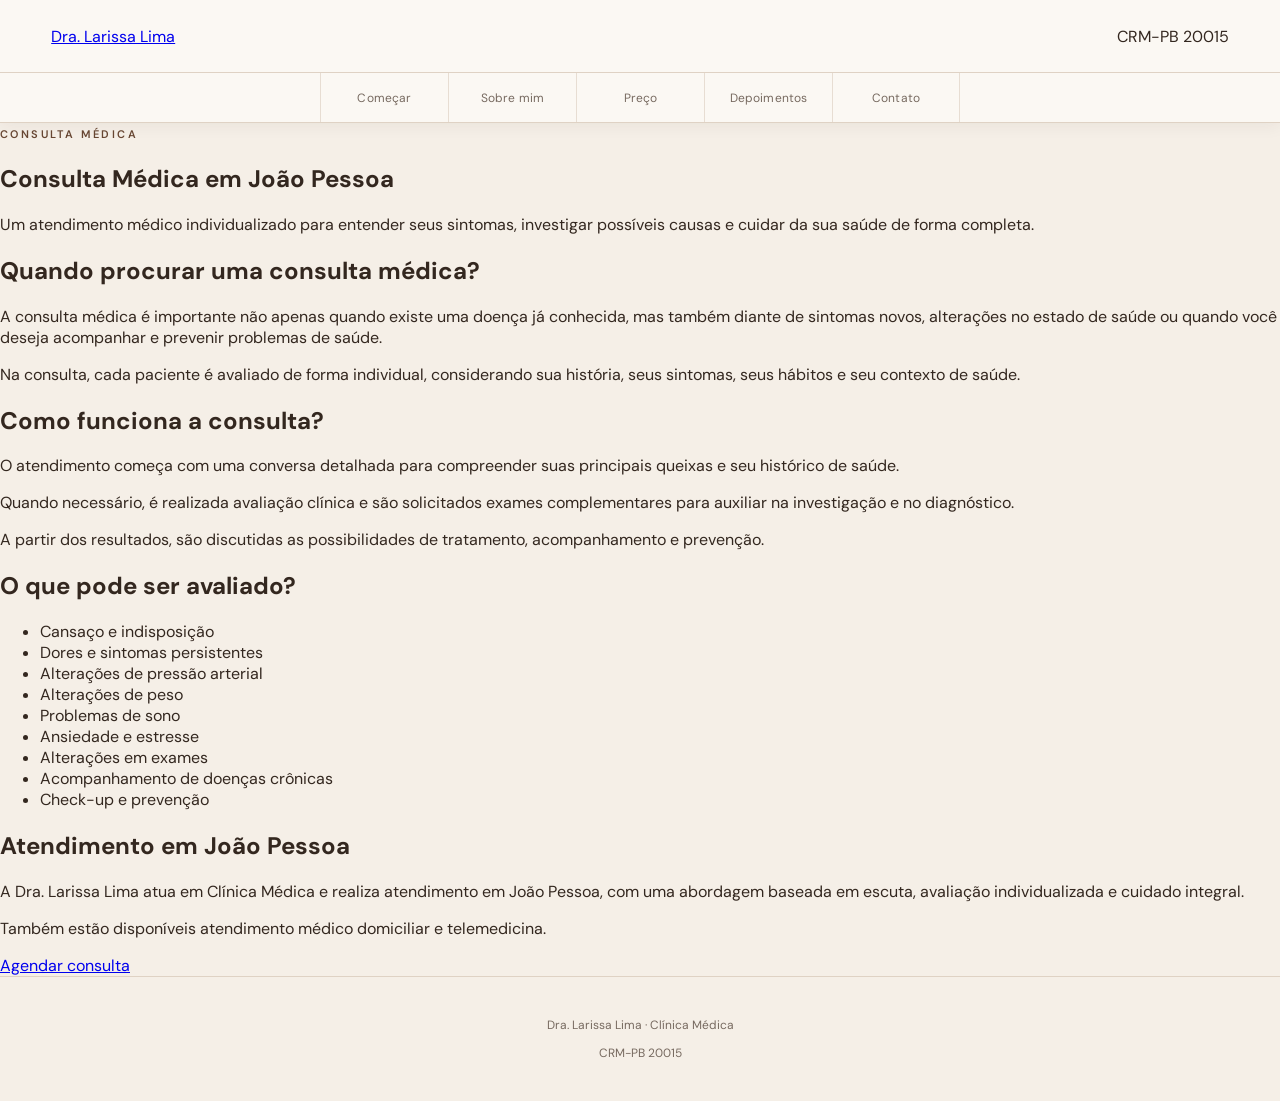
==== consulta-medica.html @ 26b3e930 "Create consulta-medica.html" ====
<!DOCTYPE html>
<html lang="pt-BR">
<head>
  <meta charset="UTF-8">
  <meta name="viewport" content="width=device-width, initial-scale=1.0">

  <title>Consulta Médica em João Pessoa | Dra. Larissa Lima</title>

  <meta name="description" content="Consulta médica em João Pessoa com a Dra. Larissa Lima. Atendimento em Clínica Médica, com avaliação, investigação de sintomas, diagnóstico, tratamento e prevenção.">

  <link rel="canonical" href="https://www.dralarissalimaa.com.br/consulta-medica.html">

  <meta property="og:title" content="Consulta Médica em João Pessoa | Dra. Larissa Lima">
  <meta property="og:description" content="Consulta médica em João Pessoa com a Dra. Larissa Lima, médica de Clínica Médica.">
  <meta property="og:type" content="website">
  <meta property="og:url" content="https://www.dralarissalimaa.com.br/consulta-medica.html">
  <meta property="og:image" content="https://www.dralarissalimaa.com.br/images/dra-larissa-hero.jpg">

  <link rel="stylesheet" href="styles.css">
</head>

<body>

  <header class="header">

    <div class="header-top">
      <a href="index.html" class="logo">
        Dra. Larissa Lima
      </a>

      <div class="header-crm">
        CRM-PB 20015
      </div>
    </div>

    <nav class="nav nav-horizontal">
      <a href="index.html">Começar</a>
      <a href="sobre.html">Sobre mim</a>
      <a href="preco.html">Preço</a>
      <a href="depoimentos.html">Depoimentos</a>
      <a href="contato.html">Contato</a>
    </nav>

  </header>


  <main>

    <section class="one-page-section">
      <div class="container">

        <div class="section-heading">
          <span class="eyebrow">CONSULTA MÉDICA</span>

          <h1>
            Consulta Médica em João Pessoa
          </h1>

          <p>
            Um atendimento médico individualizado para entender seus sintomas,
            investigar possíveis causas e cuidar da sua saúde de forma completa.
          </p>
        </div>


        <div class="content-grid">

          <div class="content-text">

            <h2>
              Quando procurar uma consulta médica?
            </h2>

            <p>
              A consulta médica é importante não apenas quando existe uma doença
              já conhecida, mas também diante de sintomas novos, alterações no
              estado de saúde ou quando você deseja acompanhar e prevenir
              problemas de saúde.
            </p>

            <p>
              Na consulta, cada paciente é avaliado de forma individual,
              considerando sua história, seus sintomas, seus hábitos e seu
              contexto de saúde.
            </p>


            <h2>
              Como funciona a consulta?
            </h2>

            <p>
              O atendimento começa com uma conversa detalhada para compreender
              suas principais queixas e seu histórico de saúde.
            </p>

            <p>
              Quando necessário, é realizada avaliação clínica e são solicitados
              exames complementares para auxiliar na investigação e no diagnóstico.
            </p>

            <p>
              A partir dos resultados, são discutidas as possibilidades de
              tratamento, acompanhamento e prevenção.
            </p>


            <h2>
              O que pode ser avaliado?
            </h2>

            <ul>
              <li>Cansaço e indisposição</li>
              <li>Dores e sintomas persistentes</li>
              <li>Alterações de pressão arterial</li>
              <li>Alterações de peso</li>
              <li>Problemas de sono</li>
              <li>Ansiedade e estresse</li>
              <li>Alterações em exames</li>
              <li>Acompanhamento de doenças crônicas</li>
              <li>Check-up e prevenção</li>
            </ul>


            <h2>
              Atendimento em João Pessoa
            </h2>

            <p>
              A Dra. Larissa Lima atua em Clínica Médica e realiza atendimento
              em João Pessoa, com uma abordagem baseada em escuta, avaliação
              individualizada e cuidado integral.
            </p>

            <p>
              Também estão disponíveis atendimento médico domiciliar e
              telemedicina.
            </p>


            <div class="section-cta">

              <a
                href="https://wa.me/5583998023806?text=Ol%C3%A1%2C%20Dra.%20Larissa!%20Gostaria%20de%20agendar%20uma%20consulta."
                class="btn-primary"
                target="_blank"
                rel="noopener"
              >
                Agendar consulta
              </a>

            </div>

          </div>

        </div>

      </div>
    </section>

  </main>


  <footer class="footer">
    <div class="container">

      <p>
        Dra. Larissa Lima · Clínica Médica
      </p>

      <p>
        CRM-PB 20015
      </p>

    </div>
  </footer>


</body>
</html>
---- styles.css ----
@import url('https://fonts.googleapis.com/css2?family=DM+Sans:wght@400;500;600&family=Playfair+Display:ital,wght@0,500;0,600;1,500&display=swap');
:root{--bg:#f5efe7;--paper:#fbf8f3;--brown:#684733;--dark:#33271f;--muted:#776a60;--line:#dfd2c4}
*{box-sizing:border-box}html{scroll-behavior:smooth}body{margin:0;background:var(--bg);color:var(--dark);font-family:'DM Sans',sans-serif}.header{height:78px;display:flex;align-items:center;gap:30px;padding:0 6%;border-bottom:1px solid var(--line);background:rgba(245,239,231,.96);position:sticky;top:0;z-index:5}.brand{color:var(--dark);text-decoration:none;font-family:'Playfair Display',serif;font-size:20px;line-height:1}.brand span{display:block;font-family:'DM Sans';font-size:10px;letter-spacing:2px;text-transform:uppercase;color:var(--muted);margin-top:6px}.nav{display:flex;gap:25px;margin-left:auto}.nav a{color:var(--muted);text-decoration:none;font-size:14px}.nav a.active,.nav a:hover{color:var(--brown)}.btn{display:inline-block;background:var(--brown);color:#fff;text-decoration:none;border-radius:999px;padding:15px 24px;font-weight:600;font-size:14px}.btn-small{padding:11px 18px}.menu-btn{display:none;background:none;border:0;font-size:25px;color:var(--brown)}
.hero{max-width:1180px;margin:auto;min-height:calc(100vh - 78px);display:grid;grid-template-columns:1fr .82fr;align-items:center;gap:7%;padding:70px 6%}.hero-copy{padding:30px 0}.eyebrow{font-size:11px;letter-spacing:2.4px;color:var(--brown);font-weight:600;margin:0 0 18px}.hero h1{font-family:'Playfair Display',serif;font-size:clamp(42px,5vw,68px);line-height:1.08;font-weight:500;margin:0;max-width:690px}.hero h1 em{color:var(--brown);font-style:italic}.lead{font-size:17px;line-height:1.75;color:var(--muted);max-width:560px;margin:25px 0}.actions{display:flex;align-items:center;gap:25px;flex-wrap:wrap}.link{color:var(--brown);font-size:14px;text-decoration:none}.hero-photo{position:relative}.hero-photo img{width:100%;max-height:690px;object-fit:cover;object-position:center top;border-radius:170px 170px 18px 18px;display:block}.crm{position:absolute;right:18px;top:18px;background:var(--paper);padding:10px 14px;border-radius:10px;text-align:center;font-size:9px;letter-spacing:1px;color:var(--muted);box-shadow:0 8px 25px #00000012}.crm strong{font-size:13px;color:var(--brown)}.quick{display:grid;grid-template-columns:repeat(3,1fr);border-top:1px solid var(--line);margin-top:50px;padding-top:24px;gap:20px}.quick strong,.quick span{display:block}.quick strong{font-size:13px;color:var(--dark)}.quick span{font-size:11px;color:var(--muted);margin-top:5px}.intro{max-width:1180px;margin:0 auto 80px;padding:55px 6%;background:var(--paper);display:grid;grid-template-columns:1fr 1fr;gap:10%;border-radius:24px}.intro h2{font:500 40px/1.15 'Playfair Display',serif;margin:0}.intro>p{color:var(--muted);line-height:1.8;margin:0;align-self:end}footer{text-align:center;padding:28px;color:var(--muted);font-size:12px;border-top:1px solid var(--line)}
@media(max-width:850px){.header{height:70px;padding:0 5%;justify-content:space-between}.menu-btn{display:block;order:2}.header>.btn{display:none}.nav{display:none;position:absolute;top:70px;left:0;right:0;background:var(--paper);padding:20px 7%;flex-direction:column;gap:18px;border-bottom:1px solid var(--line);box-shadow:0 10px 30px #0000000c}.menu-open .nav{display:flex}.hero{grid-template-columns:1fr;gap:35px;padding:45px 6% 60px;min-height:auto}.hero-copy{padding:0}.hero h1{font-size:43px}.lead{font-size:15px}.actions .btn{width:100%;text-align:center}.link{display:none}.quick{margin-top:38px;grid-template-columns:1fr;gap:15px}.hero-photo{order:-1;max-width:520px;margin:auto;width:100%}.hero-photo img{max-height:540px;border-radius:100px 100px 15px 15px}.intro{margin:0 5% 55px;padding:35px 7%;grid-template-columns:1fr;gap:20px}.intro h2{font-size:34px}}

.about-hero{max-width:1180px;margin:auto;padding:75px 6%;display:grid;grid-template-columns:.82fr 1fr;gap:9%;align-items:center}.about-photo img{width:100%;max-height:650px;object-fit:cover;object-position:center top;border-radius:24px 160px 24px 24px;display:block}.about-copy h1{font:500 clamp(40px,4.5vw,60px)/1.08 'Playfair Display',serif;margin:0 0 24px}.about-copy h1 em{font-style:italic;color:var(--brown)}.about-copy p{color:var(--muted);line-height:1.75;font-size:16px;margin:0 0 16px}.about-copy .highlight{font:500 28px/1.25 'Playfair Display',serif;color:var(--brown);margin:28px 0 10px}.formation{background:var(--paper);max-width:1180px;margin:0 auto 60px;padding:55px 6%;border-radius:24px;display:grid;grid-template-columns:1fr 1.2fr;gap:8%}.formation h2,.about-cta h2{font:500 40px/1.15 'Playfair Display',serif;margin:0}.formation-list>div{padding:18px 0;border-bottom:1px solid var(--line)}.formation-list>div:last-child{border-bottom:0}.formation-list span{color:var(--brown);font-size:11px;letter-spacing:2px;margin-right:14px}.formation-list strong{font-size:15px}.formation-list p{color:var(--muted);font-size:13px;margin:7px 0 0 31px}.about-cta{max-width:1180px;margin:0 auto 70px;padding:45px 6%;background:var(--brown);color:#fff;border-radius:24px;display:flex;align-items:center;justify-content:space-between;gap:30px}.about-cta .eyebrow,.about-cta p{color:#eadfd5}.about-cta h2{margin:0 0 8px}.about-cta>div>p:last-child{margin:0;line-height:1.6}.about-cta .btn{background:#fff;color:var(--brown)}
@media(max-width:850px){.about-hero{grid-template-columns:1fr;padding:50px 6%;gap:38px}.about-photo img{max-height:520px;border-radius:22px 110px 22px 22px}.about-copy h1{font-size:43px}.about-copy p{font-size:15px}.formation{margin:0 5% 45px;padding:35px 7%;grid-template-columns:1fr;gap:28px}.formation h2{font-size:34px}.about-cta{margin:0 5% 50px;padding:35px 7%;display:block}.about-cta h2{font-size:34px}.about-cta .btn{margin-top:25px;width:100%;text-align:center}}

.price-head{max-width:900px;margin:0 auto;padding:85px 6% 45px;text-align:center}.price-head h1{font:500 clamp(42px,5vw,62px)/1.08 'Playfair Display',serif;margin:0}.price-head h1 em{color:var(--brown);font-style:italic}.price-head>p:last-child{max-width:600px;margin:22px auto 0;color:var(--muted);line-height:1.7}.prices{max-width:1180px;margin:0 auto 45px;padding:0 6%;display:grid;grid-template-columns:repeat(3,1fr);gap:20px}.price-card{background:var(--paper);border:1px solid var(--line);border-radius:22px;padding:34px;display:flex;flex-direction:column;min-height:370px}.price-card.featured{background:var(--brown);color:#fff;border-color:var(--brown);transform:translateY(-8px)}.price-label{font-size:10px;letter-spacing:2px;color:var(--brown);font-weight:600}.featured .price-label{color:#eadfd5}.price-card h2{font:500 30px 'Playfair Display',serif;margin:18px 0 12px}.price-card p{color:var(--muted);line-height:1.6;font-size:14px}.featured p{color:#eadfd5}.price{margin-top:auto;margin-bottom:22px;color:var(--muted);font-size:18px}.price strong{font:500 38px 'Playfair Display',serif;color:var(--dark)}.featured .price{color:#eadfd5}.featured .price strong{color:#fff}.price-card .btn{align-self:flex-start}.featured .btn{background:#fff;color:var(--brown)}.price-note{max-width:1000px;margin:0 auto 70px;padding:24px 28px;background:#ede3d8;border-radius:16px;display:flex;gap:15px;align-items:flex-start}.price-note strong{color:var(--brown);white-space:nowrap}.price-note p{margin:0;color:var(--muted);font-size:13px;line-height:1.6}
@media(max-width:850px){.price-head{padding:55px 6% 35px}.price-head h1{font-size:43px}.prices{grid-template-columns:1fr;padding:0 6%;gap:15px}.price-card{min-height:320px;padding:28px}.price-card.featured{transform:none}.price-note{margin:0 6% 50px;display:block}.price-note strong{display:block;margin-bottom:8px}}

.testimonials-head{max-width:900px;margin:0 auto;padding:85px 6% 45px;text-align:center}.testimonials-head h1{font:500 clamp(42px,5vw,62px)/1.08 'Playfair Display',serif;margin:0}.testimonials-head h1 em{color:var(--brown);font-style:italic}.testimonials-head>p:last-child{max-width:600px;margin:22px auto 0;color:var(--muted);line-height:1.7}.testimonial-grid{max-width:1180px;margin:0 auto 60px;padding:0 6%;display:grid;grid-template-columns:repeat(3,1fr);gap:20px}.testimonial-card{background:var(--paper);border:1px solid var(--line);border-radius:22px;padding:32px;min-height:285px;display:flex;flex-direction:column}.featured-testimonial{background:#ede3d8;border-color:#dfd2c4;transform:translateY(-8px)}.stars{color:var(--brown);letter-spacing:3px;font-size:13px}.testimonial-card p{font:italic 20px/1.55 'Playfair Display',serif;color:var(--dark);margin:28px 0 auto}.testimonial-card strong{font-size:14px}.testimonial-card span{font-size:11px;color:var(--muted);margin-top:5px}.testimonial-note{max-width:1000px;margin:0 auto 60px;padding:36px 6%;display:grid;grid-template-columns:1fr 1fr;gap:8%;background:var(--paper);border-radius:22px}.testimonial-note h2{font:500 32px/1.2 'Playfair Display',serif;margin:0}.testimonial-note>p{color:var(--muted);line-height:1.7;margin:0}
@media(max-width:850px){.testimonials-head{padding:55px 6% 35px}.testimonials-head h1{font-size:43px}.testimonial-grid{grid-template-columns:1fr;padding:0 6%;gap:15px}.featured-testimonial{transform:none}.testimonial-card{min-height:245px;padding:28px}.testimonial-note{margin:0 6% 45px;padding:30px 7%;grid-template-columns:1fr;gap:20px}.testimonial-note h2{font-size:30px}}

.contact-head{max-width:850px;margin:0 auto;padding:85px 6% 50px;text-align:center}.contact-head h1{font:500 clamp(42px,5vw,62px)/1.08 'Playfair Display',serif;margin:0}.contact-head h1 em{color:var(--brown);font-style:italic}.contact-head>p:not(.eyebrow){max-width:610px;margin:22px auto;color:var(--muted);line-height:1.7}.contact-main-btn{margin-top:8px}.contact-grid{max-width:1180px;margin:0 auto 55px;padding:0 6%;display:grid;grid-template-columns:repeat(3,1fr);gap:20px}.contact-card{background:var(--paper);border:1px solid var(--line);border-radius:22px;padding:30px;min-height:220px}.contact-card span{font-size:10px;letter-spacing:2px;color:var(--brown);font-weight:600}.contact-card h2{font:500 27px 'Playfair Display',serif;margin:18px 0 10px}.contact-card p{color:var(--muted);font-size:14px;line-height:1.6}.contact-card a{display:inline-block;color:var(--brown);font-size:13px;text-decoration:none;margin-top:12px}.location{max-width:1180px;margin:0 auto 50px;padding:45px 6%;background:var(--paper);border-radius:24px;display:grid;grid-template-columns:1fr 1.2fr;gap:7%;align-items:center}.location h2{font:500 36px 'Playfair Display',serif;margin:0 0 10px}.placeholder{color:var(--muted);margin:5px 0;font-size:14px}.map-placeholder{height:240px;border-radius:18px;background:#e9dfd4;display:flex;flex-direction:column;align-items:center;justify-content:center;color:var(--brown)}.map-placeholder span{font:500 22px 'Playfair Display',serif}.map-placeholder small{margin-top:8px;color:var(--muted)}.contact-hours{max-width:1000px;margin:0 auto 70px;padding:25px 30px;border-top:1px solid var(--line);border-bottom:1px solid var(--line);display:flex;justify-content:space-between;gap:30px}.contact-hours div{display:flex;flex-direction:column;gap:6px}.contact-hours span{color:var(--muted);font-size:13px}
@media(max-width:850px){.contact-head{padding:55px 6% 40px}.contact-head h1{font-size:43px}.contact-main-btn{width:100%;text-align:center}.contact-grid{grid-template-columns:1fr;padding:0 6%;gap:15px}.contact-card{min-height:auto}.location{margin:0 5% 40px;padding:30px 7%;grid-template-columns:1fr;gap:25px}.map-placeholder{height:190px}.contact-hours{margin:0 6% 50px;padding:22px 0;display:grid;grid-template-columns:1fr;gap:20px}}

html,body{max-width:100%;overflow-x:hidden}
a,button{ -webkit-tap-highlight-color:transparent}
@media(max-width:850px){
  .header{position:sticky;top:0}
  .brand{font-size:18px}
  .brand span{font-size:9px;letter-spacing:1.6px}
  .menu-btn{width:44px;height:44px;display:flex;align-items:center;justify-content:center;cursor:pointer}
  .nav a{font-size:16px;padding:5px 0}
  .hero-photo img,.about-photo img{width:100%;height:auto}
  .btn{min-height:48px;display:inline-flex;align-items:center;justify-content:center}
}
@media(min-width:851px){
  .header .btn{white-space:nowrap}
}

.mobile-whatsapp{display:none}
@media(max-width:850px){
  .mobile-whatsapp{display:flex;position:fixed;left:14px;right:14px;bottom:14px;height:50px;z-index:20;background:var(--brown);color:#fff;border-radius:999px;align-items:center;justify-content:center;text-decoration:none;font-size:14px;font-weight:600;box-shadow:0 8px 25px #0003}
  body{padding-bottom:70px}
}

.skip-link{position:absolute;left:-9999px;top:10px;background:#fff;color:var(--brown);padding:10px 14px;border-radius:8px;z-index:100}
.skip-link:focus{left:10px}
:focus-visible{outline:3px solid #b99578;outline-offset:3px}


/* ===== V11 — página única / navegação por seções ===== */
html{
  scroll-behavior:smooth;
  scroll-snap-type:y proximity;
}
body{
  overflow-x:hidden;
}
.one-page-section{
  min-height:calc(100svh - 78px);
  scroll-snap-align:start;
  scroll-snap-stop:normal;
  scroll-margin-top:78px;
  display:flex;
  flex-direction:column;
  justify-content:center;
}

/* HERO */
.hero.one-page-section{
  max-width:none;
  margin:0 auto;
  padding:55px 6%;
}
.hero.one-page-section .hero-copy{
  padding:15px 0;
}
.hero.one-page-section .hero-photo img{
  max-height:650px;
}

/* SOBRE */
.about-hero.one-page-section{
  max-width:none;
  padding:65px 6%;
  grid-template-columns:minmax(320px,.78fr) minmax(0,1fr);
}
.about-hero.one-page-section .about-copy h2{
  font:500 clamp(40px,4.5vw,60px)/1.08 'Playfair Display',serif;
  margin:0 0 22px;
}
.formation-inline{
  margin-top:22px;
  padding-top:18px;
  border-top:1px solid var(--line);
  display:grid;
  grid-template-columns:repeat(3,1fr);
  gap:18px;
}
.formation-inline>div{
  min-width:0;
}
.formation-inline span{
  display:block;
  color:var(--brown);
  font-size:10px;
  letter-spacing:2px;
  margin-bottom:7px;
}
.formation-inline strong{
  display:block;
  font-size:13px;
  line-height:1.35;
}
.formation-inline small{
  display:block;
  color:var(--muted);
  font-size:10px;
  line-height:1.45;
  margin-top:5px;
}

/* PREÇO */
.price-section.one-page-section{
  padding:55px 6%;
}
.price-section .price-head{
  padding:0;
  max-width:900px;
}
.price-section .prices{
  margin:30px auto 20px;
  padding:0;
  width:min(1180px,100%);
}
.price-section .price-note{
  margin:0 auto;
  width:min(1000px,100%);
}

/* DEPOIMENTOS */
.testimonials-section.one-page-section{
  padding:55px 6%;
}
.testimonials-section .testimonials-head{
  padding:0;
}
.testimonials-section .testimonial-grid{
  margin:30px auto 25px;
  padding:0;
  width:min(1180px,100%);
}
.testimonials-section .testimonial-note{
  margin:0 auto;
  padding:28px 6%;
  width:min(1000px,100%);
}

/* CONTATO */
.contact-section.one-page-section{
  padding:55px 6% 45px;
}
.contact-section .contact-head{
  padding:0;
}
.contact-section .contact-grid{
  margin:28px auto 25px;
  padding:0;
  width:min(1180px,100%);
}
.contact-section .location{
  margin:0 auto 25px;
  padding:30px 6%;
  width:min(1180px,100%);
}
.contact-section .contact-hours{
  margin:0 auto;
  width:min(1000px,100%);
}

/* desktop: sections fit naturally; mobile keeps normal scrolling */
@media (min-width:851px){
  .header{position:sticky;top:0}
}

@media (max-width:850px){
  html{
    scroll-snap-type:none;
  }
  .one-page-section{
    min-height:auto;
    scroll-snap-align:none;
    scroll-margin-top:70px;
    display:block;
  }
  .hero.one-page-section{
    padding:45px 6% 60px;
  }
  .about-hero.one-page-section{
    padding:50px 6%;
    display:grid;
    grid-template-columns:1fr;
  }
  .formation-inline{
    grid-template-columns:1fr;
    gap:14px;
  }
  .price-section.one-page-section,
  .testimonials-section.one-page-section,
  .contact-section.one-page-section{
    padding:55px 6%;
  }
  .price-section .prices,
  .testimonials-section .testimonial-grid,
  .contact-section .contact-grid{
    width:auto;
  }
  .price-section .price-note,
  .testimonials-section .testimonial-note{
    width:auto;
  }
  .contact-section .location{
    width:auto;
  }
}

/* ===== V13 — cabeçalho fixo com identificação ===== */
:root{
  --header-height:82px;
}
.header{
  position:fixed !important;
  top:0;
  left:0;
  right:0;
  z-index:1000;
  height:var(--header-height);
  display:flex;
  align-items:center;
  padding:10px clamp(18px,4vw,56px);
  background:rgba(251,248,243,.97);
  border-bottom:1px solid var(--line);
  box-shadow:0 4px 18px rgba(51,39,31,.05);
  backdrop-filter:blur(10px);
  -webkit-backdrop-filter:blur(10px);
}
.brand{
  display:flex !important;
  align-items:center;
  gap:11px;
  flex-shrink:0;
  min-width:245px;
}
.brand-photo{
  width:52px;
  height:52px;
  border-radius:50%;
  object-fit:cover;
  object-position:center top;
  border:2px solid var(--paper);
  box-shadow:0 2px 8px rgba(51,39,31,.12);
}
.brand-text{
  display:flex;
  flex-direction:column;
  gap:3px;
  font-family:'Playfair Display',serif;
  font-size:17px;
  line-height:1.05;
  color:var(--dark);
}
.brand-text .brand-meta{
  display:block;
  font-family:'DM Sans',sans-serif;
  font-size:9px;
  line-height:1;
  letter-spacing:1.5px;
  text-transform:uppercase;
  color:var(--brown);
}
.header .nav{
  margin-left:auto;
  margin-right:22px;
  display:flex;
  align-items:center;
  gap:clamp(16px,2.2vw,30px);
}
.header .nav a{
  white-space:nowrap;
}
.header .btn-small{
  flex-shrink:0;
}

/* Como o header agora é fixo, o primeiro bloco começa abaixo dele. */
body{
  padding-top:var(--header-height);
}
.one-page-section{
  scroll-margin-top:var(--header-height);
}
.hero.one-page-section{
  min-height:calc(100svh - var(--header-height));
}
.about-hero.one-page-section,
.price-section.one-page-section,
.testimonials-section.one-page-section,
.contact-section.one-page-section{
  min-height:calc(100svh - var(--header-height));
}

/* Separação visual mais clara entre Hero e Sobre */
.about-hero.one-page-section{
  position:relative;
  margin-top:0;
  border-top:1px solid var(--line);
  background:var(--paper);
}
.about-hero .about-photo{
  padding:26px;
}
.about-hero .about-photo img{
  max-height:620px;
  width:100%;
  object-fit:cover;
  object-position:center;
  border-radius:24px;
}

/* O hero e o Sobre usam composições diferentes, evitando a sensação de fotos coladas. */
.hero.one-page-section .hero-photo img{
  border-radius:0 0 24px 24px;
}

/* Desktop */
@media (min-width:851px){
  .header .menu-btn{display:none}
  .about-hero.one-page-section{
    grid-template-columns:minmax(360px,.72fr) minmax(0,1fr);
    gap:clamp(50px,7vw,110px);
  }
}

/* Mobile */
@media (max-width:850px){
  :root{--header-height:70px}
  .header{
    height:var(--header-height);
    padding:8px 16px;
  }
  .brand{
    min-width:0;
    gap:8px;
  }
  .brand-photo{
    width:43px;
    height:43px;
  }
  .brand-text{
    font-size:14px;
  }
  .brand-text .brand-meta{
    font-size:8px;
    letter-spacing:1.2px;
  }
  .header .nav{
    margin:0;
  }
  .header .btn-small{
    display:none;
  }
  body{
    padding-top:var(--header-height);
  }
  .menu-btn{
    margin-left:auto;
  }
  .about-hero .about-photo{
    padding:10px 0 26px;
  }
  .about-hero .about-photo img{
    max-height:none;
  }
}

/* ===== V14 — cabeçalho em duas faixas com menu horizontal ===== */
:root{
  --header-top-height:72px;
  --header-nav-height:50px;
  --header-height:122px;
}

.header{
  position:fixed !important;
  top:0;
  left:0;
  right:0;
  z-index:1000;
  height:auto !important;
  min-height:0 !important;
  padding:0 !important;
  display:block !important;
  background:rgba(251,248,243,.98);
  border-bottom:1px solid var(--line);
  box-shadow:0 3px 16px rgba(51,39,31,.06);
  backdrop-filter:blur(10px);
  -webkit-backdrop-filter:blur(10px);
}

.header-top{
  height:var(--header-top-height);
  display:flex;
  align-items:center;
  justify-content:space-between;
  padding:8px clamp(16px,4vw,56px);
}

.header .brand{
  min-width:0;
  gap:10px;
}

.header .brand-photo{
  width:52px;
  height:52px;
  border-radius:50%;
  object-fit:cover;
  object-position:center top;
}

.header .brand-text{
  font-size:17px;
}

.header .header-agendar{
  flex-shrink:0;
}

.header .nav.nav-horizontal{
  height:var(--header-nav-height);
  width:100%;
  margin:0 !important;
  padding:0 clamp(8px,4vw,56px);
  display:flex !important;
  align-items:stretch;
  justify-content:center;
  gap:0 !important;
  overflow-x:auto;
  overflow-y:hidden;
  white-space:nowrap;
  border-top:1px solid var(--line);
  scrollbar-width:none;
  -webkit-overflow-scrolling:touch;
}
.header .nav.nav-horizontal::-webkit-scrollbar{
  display:none;
}
.header .nav.nav-horizontal a{
  flex:0 0 auto;
  display:flex;
  align-items:center;
  justify-content:center;
  min-width:128px;
  padding:0 22px;
  border-left:1px solid rgba(223,210,196,.7);
  font-size:12px;
  letter-spacing:.15px;
}
.header .nav.nav-horizontal a:last-child{
  border-right:1px solid rgba(223,210,196,.7);
}
.header .nav.nav-horizontal a.active{
  background:var(--brown);
  color:#fff;
}

body{
  padding-top:var(--header-height) !important;
}
.one-page-section{
  scroll-margin-top:var(--header-height);
}
.hero.one-page-section,
.about-hero.one-page-section,
.price-section.one-page-section,
.testimonials-section.one-page-section,
.contact-section.one-page-section{
  min-height:calc(100svh - var(--header-height));
}

.menu-btn{
  display:none !important;
}

@media (min-width:851px){
  .header .nav.nav-horizontal a:hover{
    background:rgba(104,71,51,.08);
  }
}

@media (max-width:850px){
  :root{
    --header-top-height:70px;
    --header-nav-height:50px;
    --header-height:120px;
  }

  .header-top{
    height:var(--header-top-height);
    padding:8px 14px;
  }

  .header .brand-photo{
    width:48px;
    height:48px;
  }

  .header .brand-text{
    font-size:15px;
  }

  .header .brand-text .brand-meta{
    font-size:8px;
  }

  .header .header-agendar{
    font-size:11px;
    padding:10px 14px;
  }

  .header .nav.nav-horizontal{
    height:var(--header-nav-height);
    justify-content:flex-start;
    padding:0;
    overflow-x:auto;
  }

  .header .nav.nav-horizontal a{
    min-width:auto;
    padding:0 22px;
    font-size:12px;
  }

  body{
    padding-top:var(--header-height) !important;
  }
}

/* ===== V15 — força o menu mobile a permanecer em uma única linha ===== */
.header .nav.nav-horizontal{
  flex-direction:row !important;
  flex-wrap:nowrap !important;
  align-items:stretch !important;
  justify-content:center !important;
  width:100% !important;
  overflow-x:auto !important;
  overflow-y:hidden !important;
  white-space:nowrap !important;
}

.header .nav.nav-horizontal a{
  display:flex !important;
  flex:0 0 auto !important;
  flex-direction:row !important;
  white-space:nowrap !important;
  writing-mode:horizontal-tb !important;
  transform:none !important;
}

@media (max-width:850px){
  .header .nav.nav-horizontal{
    flex-direction:row !important;
    flex-wrap:nowrap !important;
    justify-content:flex-start !important;
    align-items:stretch !important;
  }

  .header .nav.nav-horizontal a{
    flex:0 0 auto !important;
    min-width:max-content !important;
    width:auto !important;
  }
}

/* ===== V17 — Sobre mim em cards ===== */
.about-section{
  display:block !important;
  min-height:auto !important;
  padding:72px 5% 90px;
  background:var(--bg);
}
.about-section-head{
  text-align:center;
  max-width:900px;
  margin:0 auto 38px;
}
.about-section-head h2{
  margin:0;
  font:500 clamp(34px,4vw,54px)/1.12 'Playfair Display',serif;
  color:var(--dark);
  text-transform:none;
}
.about-divider{
  display:block;
  width:52px;
  height:2px;
  background:#cdb97a;
  margin:20px auto 0;
}
.about-cards{
  width:min(900px,100%);
  margin:0 auto;
  display:grid;
  gap:22px;
}
.about-card{
  background:var(--paper);
  border:1px solid rgba(223,210,196,.55);
  border-radius:2px;
  padding:42px 44px;
  box-shadow:0 8px 25px rgba(51,39,31,.035);
}
.about-card-icon{
  text-align:center;
  color:#cdb97a;
  font-size:42px;
  line-height:1;
  margin-bottom:20px;
  font-family:Georgia,serif;
}
.about-card h3{
  margin:0 0 25px;
  text-align:center;
  font:500 25px/1.2 'DM Sans',sans-serif;
  letter-spacing:.5px;
  color:var(--dark);
  text-transform:uppercase;
}
.about-text{
  max-width:760px;
  margin:auto;
  color:var(--muted);
  font-size:17px;
  line-height:1.72;
}
.about-text p{margin:0 0 15px}
.about-text p:last-child{margin-bottom:0}
.simple-check-list,.disease-list{
  list-style:none;
  margin:0;
  padding:0;
}
.simple-check-list li,
.disease-item{
  display:flex;
  align-items:center;
  gap:18px;
  padding:16px 0;
  border-bottom:1px solid var(--line);
  color:var(--muted);
  font-size:17px;
  line-height:1.4;
}
.simple-check-list li:last-child,
.disease-item:last-child{border-bottom:0}
.disease-check{
  flex:0 0 28px;
  width:28px;
  height:28px;
  display:inline-flex;
  align-items:center;
  justify-content:center;
  border:1.5px solid currentColor;
  color:var(--brown);
  font-size:17px;
}
.disease-item[hidden]{display:none !important}
.disease-toggle{
  display:block;
  margin:22px auto 0;
  border:0;
  border-radius:999px;
  padding:14px 30px;
  background:var(--brown);
  color:#fff;
  font:600 12px/1 'DM Sans',sans-serif;
  text-transform:uppercase;
  cursor:pointer;
}
@media(max-width:850px){
  .about-section{
    padding:52px 5% 82px;
  }
  .about-section-head{
    margin-bottom:30px;
  }
  .about-section-head h2{
    font-size:32px;
  }
  .about-card{
    padding:34px 22px;
  }
  .about-card-icon{
    font-size:38px;
    margin-bottom:17px;
  }
  .about-card h3{
    font-size:21px;
    margin-bottom:22px;
  }
  .about-text{
    font-size:16px;
    line-height:1.65;
  }
  .simple-check-list li,
  .disease-item{
    font-size:15px;
    gap:13px;
    padding:14px 0;
  }
  .disease-check{
    flex-basis:25px;
    width:25px;
    height:25px;
    font-size:15px;
  }
}

/* ===== V18 — estado ativo do menu durante a rolagem ===== */
.header .nav.nav-horizontal a.active,
.header .nav.nav-horizontal a.active:hover{
  background:var(--brown) !important;
  color:#fff !important;
}

/* ===== V19 — CTA único fixo "AGENDAR CONSULTA" ===== */
.sticky-appointment{
  position:fixed;
  left:50%;
  bottom:0;
  transform:translateX(-50%);
  z-index:1100;
  width:min(100%, 520px);
  min-height:58px;
  padding:0 24px;
  display:flex;
  align-items:center;
  justify-content:center;
  gap:12px;
  box-sizing:border-box;
  border-radius:0;
  background:var(--brown);
  color:#fff;
  text-decoration:none;
  font:600 13px/1 'DM Sans',sans-serif;
  letter-spacing:.2px;
  box-shadow:0 -5px 18px rgba(51,39,31,.12);
}

.sticky-appointment .calendar-icon{
  display:inline-flex;
  align-items:center;
  justify-content:center;
  width:18px;
  height:18px;
  font-size:16px;
  color:#fff;
}

.sticky-appointment:hover{
  color:#fff;
  opacity:.96;
}

body{
  padding-bottom:58px !important;
}

@media (min-width:851px){
  .sticky-appointment{
    width:min(420px, calc(100% - 40px));
    bottom:18px;
    border-radius:4px;
  }
  body{
    padding-bottom:0 !important;
  }
}

@media (max-width:850px){
  .sticky-appointment{
    width:100%;
    min-height:58px;
    bottom:0;
    border-radius:0;
  }
}
/* ===== INSTAGRAM ===== */

.instagram-section{
  display:block !important;
  min-height:auto !important;
  width:100%;
  padding:90px 5% 85px;
  background:var(--paper);
  text-align:center;
}

.instagram-head{
  width:min(720px,100%);
  margin:0 auto 42px;
}

.instagram-head .eyebrow{
  margin:0 0 14px;
  color:#b08a57;
  font-size:10px;
  font-weight:600;
  letter-spacing:3px;
  text-transform:uppercase;
}

.instagram-head h2{
  margin:0;
  font:500 clamp(34px,4vw,50px)/1.15 'Playfair Display',serif;
  color:var(--dark);
}

.instagram-handle{
  margin:14px 0 20px;
  color:var(--muted);
  font-size:13px;
}

.instagram-follow{
  display:inline-flex;
  align-items:center;
  justify-content:center;
  min-height:42px;
  padding:0 22px;
  border-radius:999px;
  background:var(--brown);
  color:#fff;
  text-decoration:none;
  font:600 12px/1 'DM Sans',sans-serif;
  transition:.2s ease;
}

.instagram-follow:hover{
  opacity:.9;
  transform:translateY(-1px);
}

.instagram-grid{
  width:min(1000px,100%);
  margin:0 auto;
  display:grid;
  grid-template-columns:repeat(3,1fr);
  gap:10px;
  justify-content:center;
}

.instagram-post{
  position:relative;
  display:block;
  width:100%;
  aspect-ratio:1/1;
  overflow:hidden;
  background:#e9dfd4;
  border-radius:3px;
  text-decoration:none;
}

.instagram-post img{
  display:block;
  width:100%;
  height:100%;
  object-fit:cover;
  object-position:center;
  transition:transform .35s ease;
}

.instagram-post:hover img{
  transform:scale(1.055);
}

.instagram-more{
  display:inline-block;
  margin-top:30px;
  color:var(--brown);
  text-decoration:none;
  font-size:12px;
  font-weight:600;
}

.instagram-more:hover{
  text-decoration:underline;
}


/* ===== INSTAGRAM — MOBILE ===== */

@media(max-width:850px){

  .instagram-section{
    padding:60px 5% 78px;
  }

  .instagram-head{
    margin-bottom:30px;
  }

  .instagram-head h2{
    font-size:32px;
  }

  .instagram-handle{
    margin-top:12px;
    margin-bottom:18px;
  }

  .instagram-grid{
    grid-template-columns:repeat(2,1fr);
    gap:6px;
  }
  
.instagram-post:nth-child(3){
  grid-column:1 / -1;
  width:calc((100% - 6px) / 2);
  justify-self:center;
}
  
  .instagram-post{
    border-radius:2px;
  }

  .instagram-more{
    margin-top:24px;
  }
  /* ===== AJUSTE DO MENU NO CELULAR ===== */
@media (max-width:850px){
  .header .nav.nav-horizontal{
    justify-content:space-between !important;
  }

  .header .nav.nav-horizontal a{
    min-width:0 !important;
    flex:1 1 20% !important;
    padding:0 8px !important;
    font-size:11px !important;
    letter-spacing:0 !important;
  }
}
}
/* ===== HERO — CARROSSEL IGUAL AO EFEITO DO VÍDEO =====
   O vídeo usa uma área de foto fixa, com crossfade entre imagens
   e zoom muito sutil. Não há deslocamento lateral.
*/
.hero.one-page-section .hero-photo.hero-slider{
  position:relative;
  width:100%;
  max-width:520px;
  aspect-ratio:2 / 3;
  overflow:hidden;
  border-radius:0 0 24px 24px;
  justify-self:end;
}

.hero-slider-stage{
  position:absolute;
  inset:0;
  overflow:hidden;
  border-radius:inherit;
}

.hero-slider .hero-slide{
  position:absolute;
  inset:0;
  width:100% !important;
  height:100% !important;
  max-height:none !important;
  object-fit:cover;
  object-position:center top;
  border-radius:inherit !important;
  display:block;
  opacity:0;
  transform:scale(1.055);
  transition:opacity 2s ease-in-out;
  will-change:opacity;
}

.hero-slider .hero-slide.is-active{
  opacity:1;
  animation:none;
}

.hero-slider .crm{
  z-index:3;
}

@media(max-width:850px){
  .hero.one-page-section .hero-photo.hero-slider{
    width:100%;
    max-width:520px;
    aspect-ratio:2 / 3;
    justify-self:center;
    margin:auto;
  }
}

@media(prefers-reduced-motion:reduce){
  .hero-slider .hero-slide{
    transition:none;
  }
  .hero-slider .hero-slide.is-active{
    animation:none;
    transform:none;
  }
}



/* ===== V6 — MOLDURA ARQUEADA APROVADA ===== */
.hero-slider{
  position:relative;
  padding:10px;
  background:transparent;
  border:1.5px solid #bda58f;
  border-radius:190px 190px 28px 28px;
  box-shadow:none;
}

.hero-slider-track{
  overflow:hidden;
  border-radius:178px 178px 20px 20px;
}

.hero-slider .hero-slide{
  border-radius:178px 178px 20px 20px;
}

@media(max-width:850px){
  .hero-slider{
    padding:7px;
    border-radius:110px 110px 20px 20px;
  }

  .hero-slider-track,
  .hero-slider .hero-slide{
    border-radius:102px 102px 15px 15px;
  }
}
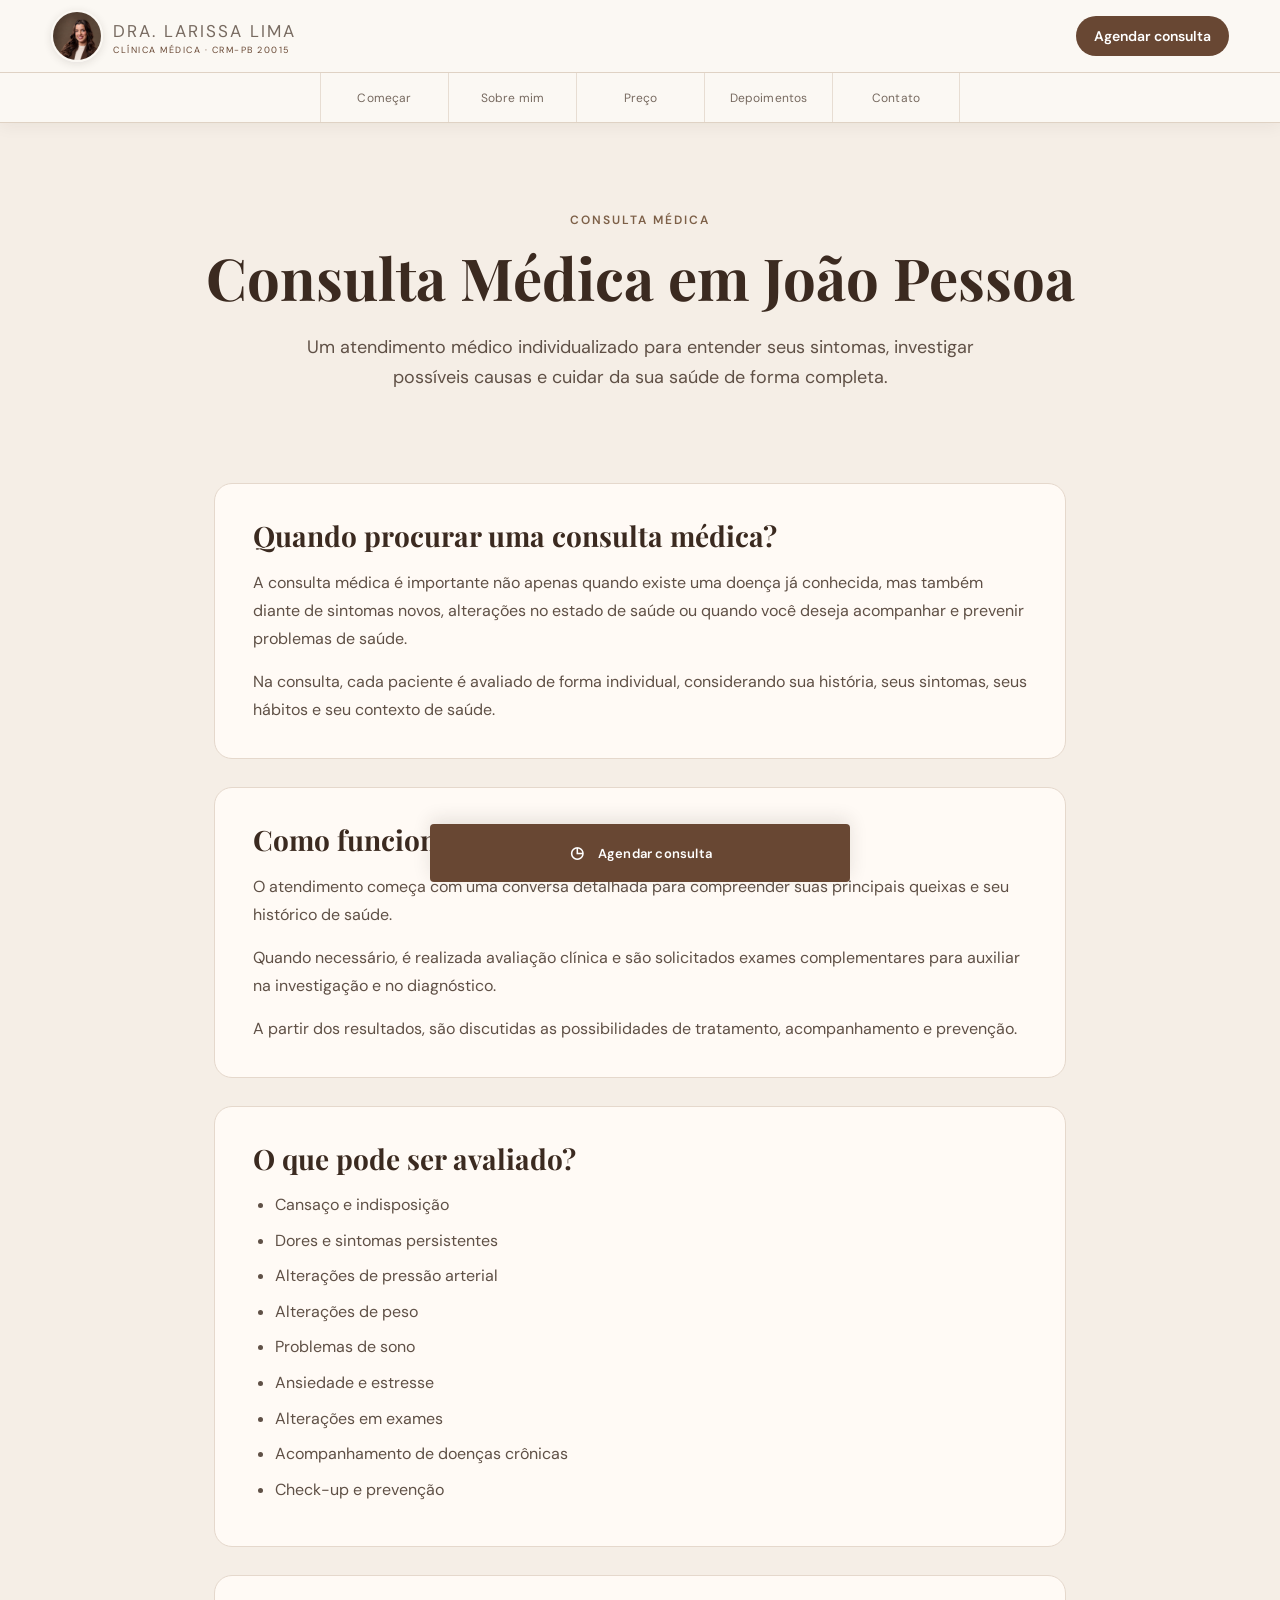
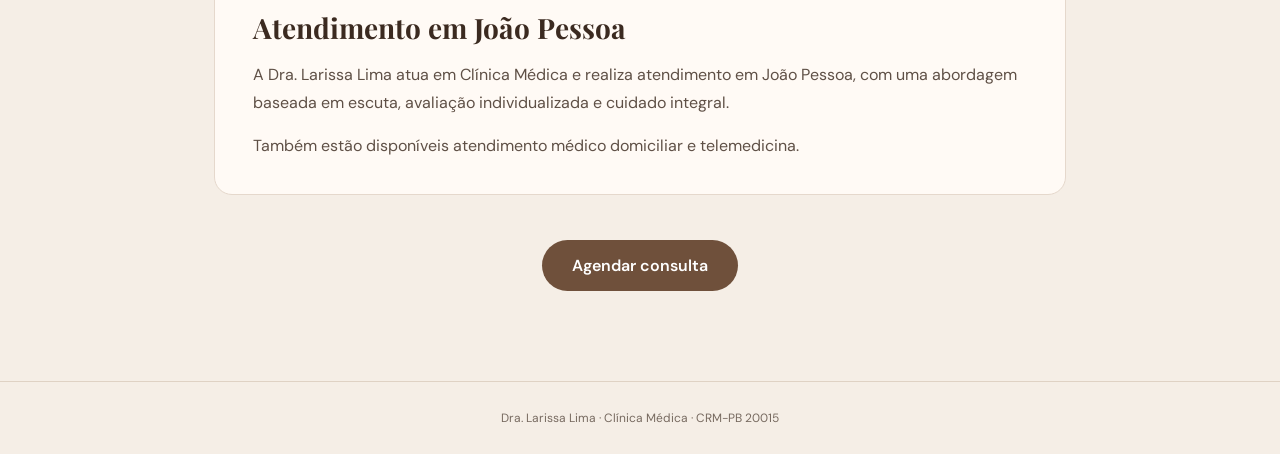
==== commit 8afdb3ae: "Update consulta-medica.html" ====
--- a/consulta-medica.html
+++ b/consulta-medica.html
@@ -19,161 +19,208 @@
   <link rel="stylesheet" href="styles.css">
 </head>
 
-<body>
-
-  <header class="header">
-
-    <div class="header-top">
-      <a href="index.html" class="logo">
+<body class="consulta-page">
+
+<header class="header">
+
+  <div class="header-top">
+
+    <a href="index.html" class="brand">
+
+      <img
+        src="images/dra-larissa-hero.jpg"
+        alt="Dra. Larissa Lima"
+        class="brand-photo"
+      >
+
+      <span class="brand-text">
         Dra. Larissa Lima
+        <span class="brand-meta">Clínica Médica · CRM-PB 20015</span>
+      </span>
+
+    </a>
+
+    <a
+      href="https://wa.me/5583998023806?text=Ol%C3%A1%2C%20Dra.%20Larissa!%20Gostaria%20de%20agendar%20uma%20consulta."
+      class="btn btn-small header-agendar"
+      target="_blank"
+      rel="noopener"
+    >
+      Agendar consulta
+    </a>
+
+  </div>
+
+  <nav class="nav nav-horizontal">
+
+    <a href="index.html">Começar</a>
+    <a href="sobre.html">Sobre mim</a>
+    <a href="preco.html">Preço</a>
+    <a href="depoimentos.html">Depoimentos</a>
+    <a href="contato.html">Contato</a>
+
+  </nav>
+
+</header>
+
+
+<main>
+
+  <section class="consulta-hero">
+
+    <div class="consulta-hero-inner">
+
+      <span class="eyebrow">
+        CONSULTA MÉDICA
+      </span>
+
+      <h1>
+        Consulta Médica em João Pessoa
+      </h1>
+
+      <p class="consulta-intro">
+        Um atendimento médico individualizado para entender seus sintomas,
+        investigar possíveis causas e cuidar da sua saúde de forma completa.
+      </p>
+
+    </div>
+
+  </section>
+
+
+  <section class="consulta-content">
+
+
+    <article class="consulta-card">
+
+      <h2>
+        Quando procurar uma consulta médica?
+      </h2>
+
+      <p>
+        A consulta médica é importante não apenas quando existe uma doença
+        já conhecida, mas também diante de sintomas novos, alterações no
+        estado de saúde ou quando você deseja acompanhar e prevenir
+        problemas de saúde.
+      </p>
+
+      <p>
+        Na consulta, cada paciente é avaliado de forma individual,
+        considerando sua história, seus sintomas, seus hábitos e seu
+        contexto de saúde.
+      </p>
+
+    </article>
+
+
+    <article class="consulta-card">
+
+      <h2>
+        Como funciona a consulta?
+      </h2>
+
+      <p>
+        O atendimento começa com uma conversa detalhada para compreender
+        suas principais queixas e seu histórico de saúde.
+      </p>
+
+      <p>
+        Quando necessário, é realizada avaliação clínica e são solicitados
+        exames complementares para auxiliar na investigação e no diagnóstico.
+      </p>
+
+      <p>
+        A partir dos resultados, são discutidas as possibilidades de
+        tratamento, acompanhamento e prevenção.
+      </p>
+
+    </article>
+
+
+    <article class="consulta-card">
+
+      <h2>
+        O que pode ser avaliado?
+      </h2>
+
+      <ul>
+
+        <li>Cansaço e indisposição</li>
+
+        <li>Dores e sintomas persistentes</li>
+
+        <li>Alterações de pressão arterial</li>
+
+        <li>Alterações de peso</li>
+
+        <li>Problemas de sono</li>
+
+        <li>Ansiedade e estresse</li>
+
+        <li>Alterações em exames</li>
+
+        <li>Acompanhamento de doenças crônicas</li>
+
+        <li>Check-up e prevenção</li>
+
+      </ul>
+
+    </article>
+
+
+    <article class="consulta-card">
+
+      <h2>
+        Atendimento em João Pessoa
+      </h2>
+
+      <p>
+        A Dra. Larissa Lima atua em Clínica Médica e realiza atendimento
+        em João Pessoa, com uma abordagem baseada em escuta, avaliação
+        individualizada e cuidado integral.
+      </p>
+
+      <p>
+        Também estão disponíveis atendimento médico domiciliar e
+        telemedicina.
+      </p>
+
+    </article>
+
+
+    <div class="consulta-cta">
+
+      <a
+        href="https://wa.me/5583998023806?text=Ol%C3%A1%2C%20Dra.%20Larissa!%20Gostaria%20de%20agendar%20uma%20consulta."
+        target="_blank"
+        rel="noopener"
+      >
+        Agendar consulta
       </a>
 
-      <div class="header-crm">
-        CRM-PB 20015
-      </div>
     </div>
 
-    <nav class="nav nav-horizontal">
-      <a href="index.html">Começar</a>
-      <a href="sobre.html">Sobre mim</a>
-      <a href="preco.html">Preço</a>
-      <a href="depoimentos.html">Depoimentos</a>
-      <a href="contato.html">Contato</a>
-    </nav>
-
-  </header>
-
-
-  <main>
-
-    <section class="one-page-section">
-      <div class="container">
-
-        <div class="section-heading">
-          <span class="eyebrow">CONSULTA MÉDICA</span>
-
-          <h1>
-            Consulta Médica em João Pessoa
-          </h1>
-
-          <p>
-            Um atendimento médico individualizado para entender seus sintomas,
-            investigar possíveis causas e cuidar da sua saúde de forma completa.
-          </p>
-        </div>
-
-
-        <div class="content-grid">
-
-          <div class="content-text">
-
-            <h2>
-              Quando procurar uma consulta médica?
-            </h2>
-
-            <p>
-              A consulta médica é importante não apenas quando existe uma doença
-              já conhecida, mas também diante de sintomas novos, alterações no
-              estado de saúde ou quando você deseja acompanhar e prevenir
-              problemas de saúde.
-            </p>
-
-            <p>
-              Na consulta, cada paciente é avaliado de forma individual,
-              considerando sua história, seus sintomas, seus hábitos e seu
-              contexto de saúde.
-            </p>
-
-
-            <h2>
-              Como funciona a consulta?
-            </h2>
-
-            <p>
-              O atendimento começa com uma conversa detalhada para compreender
-              suas principais queixas e seu histórico de saúde.
-            </p>
-
-            <p>
-              Quando necessário, é realizada avaliação clínica e são solicitados
-              exames complementares para auxiliar na investigação e no diagnóstico.
-            </p>
-
-            <p>
-              A partir dos resultados, são discutidas as possibilidades de
-              tratamento, acompanhamento e prevenção.
-            </p>
-
-
-            <h2>
-              O que pode ser avaliado?
-            </h2>
-
-            <ul>
-              <li>Cansaço e indisposição</li>
-              <li>Dores e sintomas persistentes</li>
-              <li>Alterações de pressão arterial</li>
-              <li>Alterações de peso</li>
-              <li>Problemas de sono</li>
-              <li>Ansiedade e estresse</li>
-              <li>Alterações em exames</li>
-              <li>Acompanhamento de doenças crônicas</li>
-              <li>Check-up e prevenção</li>
-            </ul>
-
-
-            <h2>
-              Atendimento em João Pessoa
-            </h2>
-
-            <p>
-              A Dra. Larissa Lima atua em Clínica Médica e realiza atendimento
-              em João Pessoa, com uma abordagem baseada em escuta, avaliação
-              individualizada e cuidado integral.
-            </p>
-
-            <p>
-              Também estão disponíveis atendimento médico domiciliar e
-              telemedicina.
-            </p>
-
-
-            <div class="section-cta">
-
-              <a
-                href="https://wa.me/5583998023806?text=Ol%C3%A1%2C%20Dra.%20Larissa!%20Gostaria%20de%20agendar%20uma%20consulta."
-                class="btn-primary"
-                target="_blank"
-                rel="noopener"
-              >
-                Agendar consulta
-              </a>
-
-            </div>
-
-          </div>
-
-        </div>
-
-      </div>
-    </section>
-
-  </main>
-
-
-  <footer class="footer">
-    <div class="container">
-
-      <p>
-        Dra. Larissa Lima · Clínica Médica
-      </p>
-
-      <p>
-        CRM-PB 20015
-      </p>
-
-    </div>
-  </footer>
+  </section>
+
+</main>
+
+
+<footer>
+
+  Dra. Larissa Lima · Clínica Médica · CRM-PB 20015
+
+</footer>
+
+
+<a
+  href="https://wa.me/5583998023806?text=Ol%C3%A1%2C%20Dra.%20Larissa!%20Gostaria%20de%20agendar%20uma%20consulta."
+  class="sticky-appointment"
+  target="_blank"
+  rel="noopener"
+>
+  <span class="calendar-icon">◷</span>
+  Agendar consulta
+</a>
 
 
 </body>
--- a/styles.css
+++ b/styles.css
@@ -1044,3 +1044,137 @@
     border-radius:102px 102px 15px 15px;
   }
 }
+/* =========================================================
+   PÁGINA — CONSULTA MÉDICA
+   ========================================================= */
+
+.consulta-page {
+  background: #f5eee6;
+}
+
+.consulta-page .consulta-hero {
+  padding: 90px 24px 70px;
+  text-align: center;
+}
+
+.consulta-page .consulta-hero-inner {
+  max-width: 900px;
+  margin: 0 auto;
+}
+
+.consulta-page .eyebrow {
+  display: block;
+  margin-bottom: 18px;
+  color: #7d6048;
+  font-size: 12px;
+  font-weight: 600;
+  letter-spacing: 2px;
+}
+
+.consulta-page h1 {
+  margin: 0 auto 22px;
+  color: #3b2a20;
+  font-family: "Playfair Display", serif;
+  font-size: clamp(38px, 5vw, 58px);
+  line-height: 1.1;
+}
+
+.consulta-page .consulta-intro {
+  max-width: 720px;
+  margin: 0 auto;
+  color: #5f5046;
+  font-size: 18px;
+  line-height: 1.7;
+}
+
+.consulta-page .consulta-content {
+  max-width: 900px;
+  margin: 0 auto;
+  padding: 20px 24px 90px;
+}
+
+.consulta-page .consulta-card {
+  margin-bottom: 28px;
+  padding: 34px 38px;
+  background: #fffaf5;
+  border: 1px solid #e5d8cc;
+  border-radius: 18px;
+}
+
+.consulta-page .consulta-card h2 {
+  margin: 0 0 16px;
+  color: #3b2a20;
+  font-family: "Playfair Display", serif;
+  font-size: 28px;
+  line-height: 1.25;
+}
+
+.consulta-page .consulta-card p {
+  margin: 0 0 15px;
+  color: #5f5046;
+  font-size: 16px;
+  line-height: 1.75;
+}
+
+.consulta-page .consulta-card p:last-child {
+  margin-bottom: 0;
+}
+
+.consulta-page .consulta-card ul {
+  margin: 0;
+  padding-left: 22px;
+  color: #5f5046;
+}
+
+.consulta-page .consulta-card li {
+  margin-bottom: 10px;
+  line-height: 1.6;
+}
+
+.consulta-page .consulta-cta {
+  margin-top: 45px;
+  text-align: center;
+}
+
+.consulta-page .consulta-cta a {
+  display: inline-block;
+  padding: 15px 30px;
+  border-radius: 30px;
+  background: #6f503b;
+  color: #fff;
+  text-decoration: none;
+  font-weight: 600;
+  transition: transform .2s ease, box-shadow .2s ease;
+}
+
+.consulta-page .consulta-cta a:hover {
+  transform: translateY(-2px);
+  box-shadow: 0 8px 20px rgba(80, 55, 40, .15);
+}
+
+@media (max-width: 850px) {
+  .consulta-page .consulta-hero {
+    padding: 65px 20px 45px;
+  }
+
+  .consulta-page h1 {
+    font-size: 38px;
+  }
+
+  .consulta-page .consulta-intro {
+    font-size: 16px;
+  }
+
+  .consulta-page .consulta-content {
+    padding: 10px 16px 60px;
+  }
+
+  .consulta-page .consulta-card {
+    padding: 26px 22px;
+    border-radius: 15px;
+  }
+
+  .consulta-page .consulta-card h2 {
+    font-size: 24px;
+  }
+}
